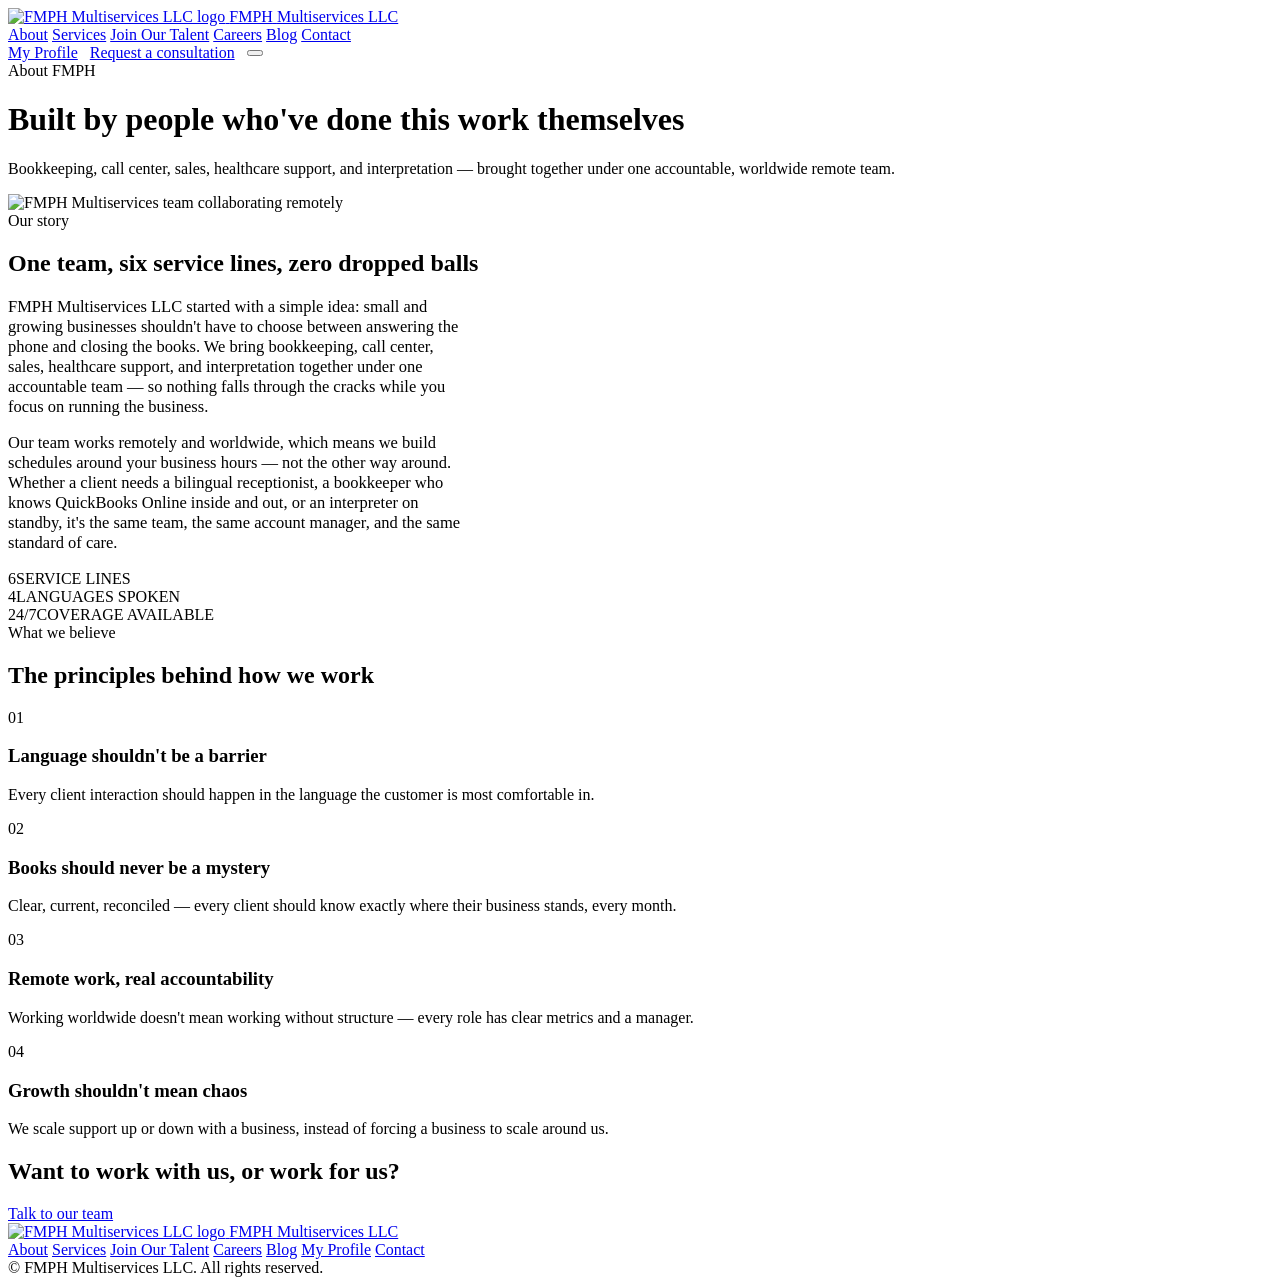
==== about.html @ 92cec3e1 "Add files via upload" ====
<!DOCTYPE html>
<html lang="en">
<head>
<meta charset="UTF-8">
<meta name="viewport" content="width=device-width, initial-scale=1.0">
<title>About Us — FMPH Multiservices LLC</title>
<meta name="description" content="Learn about FMPH Multiservices LLC — a worldwide remote team providing bookkeeping, call center, sales, healthcare support, and interpretation services.">
<link rel="icon" type="image/png" href="assets/logo-icon.png">
<link rel="preconnect" href="https://fonts.googleapis.com">
<link rel="preconnect" href="https://fonts.gstatic.com" crossorigin>
<link href="https://fonts.googleapis.com/css2?family=Fraunces:opsz,wght@9..144,400;9..144,500;9..144,600;9..144,700&family=IBM+Plex+Sans:wght@400;500;600;700&family=IBM+Plex+Mono:wght@400;500&display=swap" rel="stylesheet">
<link rel="stylesheet" href="assets/styles.css">
</head>
<body>

<header>
  <div class="nav">
    <a href="index.html" class="logo">
      <img src="assets/logo-icon.png" alt="FMPH Multiservices LLC logo" class="logo-icon">
      <span class="logo-text">
        <span class="mark">FMPH</span>
        <span class="sub">Multiservices LLC</span>
      </span>
    </a>
    <nav class="links">
      <a href="about.html" class="active">About</a>
      <a href="index.html#services">Services</a>
      <a href="join-our-talent.html">Join Our Talent</a>
      <a href="careers.html">Careers</a>
      <a href="blog.html">Blog</a>
      <a href="contact.html">Contact</a>
    </nav>
    <div style="display:flex; align-items:center; gap:12px;">
      <a href="my-profile.html" class="btn btn-ghost">My Profile</a>
      <a href="contact.html" class="btn btn-primary">Request a consultation</a>
      <button class="navbtn" id="navToggle" aria-label="Toggle menu" aria-expanded="false"><span></span><span></span><span></span></button>
    </div>
  </div>
  <nav class="links" id="mobileNav" style="display:none; flex-direction:column; gap:0; padding:0 32px 20px;">
    <a href="about.html" style="padding:12px 0; border-bottom:1px solid var(--line);">About</a>
    <a href="index.html#services" style="padding:12px 0; border-bottom:1px solid var(--line);">Services</a>
    <a href="join-our-talent.html" style="padding:12px 0; border-bottom:1px solid var(--line);">Join Our Talent</a>
    <a href="careers.html" style="padding:12px 0; border-bottom:1px solid var(--line);">Careers</a>
    <a href="blog.html" style="padding:12px 0; border-bottom:1px solid var(--line);">Blog</a>
    <a href="my-profile.html" style="padding:12px 0; border-bottom:1px solid var(--line);">My Profile</a>
    <a href="contact.html" style="padding:12px 0;">Contact</a>
  </nav>
</header>

<main id="top">

  <div class="page-hero">
    <div class="wrap">
      <span class="eyebrow reveal">About FMPH</span>
      <h1 class="reveal">Built by people who've done this work themselves</h1>
      <p class="reveal">Bookkeeping, call center, sales, healthcare support, and interpretation — brought together under one accountable, worldwide remote team.</p>
    </div>
  </div>

  <section>
    <div class="wrap about-grid">
      <div class="about-photo reveal">
        <img src="https://picsum.photos/seed/fmph-about-team/800/1000" alt="FMPH Multiservices team collaborating remotely">
      </div>
      <div class="reveal">
        <span class="eyebrow">Our story</span>
        <h2>One team, six service lines, zero dropped balls</h2>
        <p style="color:var(--ink-soft); font-size:16.5px; margin-top:16px; max-width:56ch;">FMPH Multiservices LLC started with a simple idea: small and growing businesses shouldn't have to choose between answering the phone and closing the books. We bring bookkeeping, call center, sales, healthcare support, and interpretation together under one accountable team — so nothing falls through the cracks while you focus on running the business.</p>
        <p style="color:var(--ink-soft); font-size:16.5px; margin-top:14px; max-width:56ch;">Our team works remotely and worldwide, which means we build schedules around your business hours — not the other way around. Whether a client needs a bilingual receptionist, a bookkeeper who knows QuickBooks Online inside and out, or an interpreter on standby, it's the same team, the same account manager, and the same standard of care.</p>
        <div class="about-stats">
          <div><span class="stat-num">6</span><span class="stat-label">SERVICE LINES</span></div>
          <div><span class="stat-num">4</span><span class="stat-label">LANGUAGES SPOKEN</span></div>
          <div><span class="stat-num">24/7</span><span class="stat-label">COVERAGE AVAILABLE</span></div>
        </div>
      </div>
    </div>
  </section>

  <section style="padding-top:0;">
    <div class="wrap">
      <div class="section-head reveal">
        <span class="eyebrow">What we believe</span>
        <h2>The principles behind how we work</h2>
      </div>
      <div class="why-grid reveal">
        <div class="why-cell">
          <span class="wnum">01</span>
          <h3>Language shouldn't be a barrier</h3>
          <p>Every client interaction should happen in the language the customer is most comfortable in.</p>
        </div>
        <div class="why-cell">
          <span class="wnum">02</span>
          <h3>Books should never be a mystery</h3>
          <p>Clear, current, reconciled — every client should know exactly where their business stands, every month.</p>
        </div>
        <div class="why-cell">
          <span class="wnum">03</span>
          <h3>Remote work, real accountability</h3>
          <p>Working worldwide doesn't mean working without structure — every role has clear metrics and a manager.</p>
        </div>
        <div class="why-cell">
          <span class="wnum">04</span>
          <h3>Growth shouldn't mean chaos</h3>
          <p>We scale support up or down with a business, instead of forcing a business to scale around us.</p>
        </div>
      </div>
    </div>
  </section>

  <section style="padding-top:0;">
    <div class="wrap">
      <div class="cta-banner reveal">
        <h2>Want to work with us, or work for us?</h2>
        <div style="display:flex; gap:14px; flex-wrap:wrap;">
          <a href="contact.html" class="btn btn-primary">Talk to our team</a>
          <a href="careers.html" class="btn btn-ghost" style="border-color:#fff; color:#fff;">See open roles</a>
        </div>
      </div>
    </div>
  </section>

</main>

<footer>
  <div class="wrap">
    <div class="foot-grid">
      <a href="index.html" class="logo">
        <img src="assets/logo-icon.png" alt="FMPH Multiservices LLC logo" class="logo-icon">
        <span class="logo-text">
          <span class="mark">FMPH</span>
          <span class="sub">Multiservices LLC</span>
        </span>
      </a>
      <div class="foot-links">
        <a href="about.html">About</a>
        <a href="index.html#services">Services</a>
        <a href="join-our-talent.html">Join Our Talent</a>
        <a href="careers.html">Careers</a>
        <a href="blog.html">Blog</a>
        <a href="my-profile.html">My Profile</a>
        <a href="contact.html">Contact</a>
      </div>
    </div>
    <div class="foot-bottom">© <span id="year"></span> FMPH Multiservices LLC. All rights reserved.</div>
  </div>
</footer>

<script src="assets/nav.js"></script>

</body>
</html>
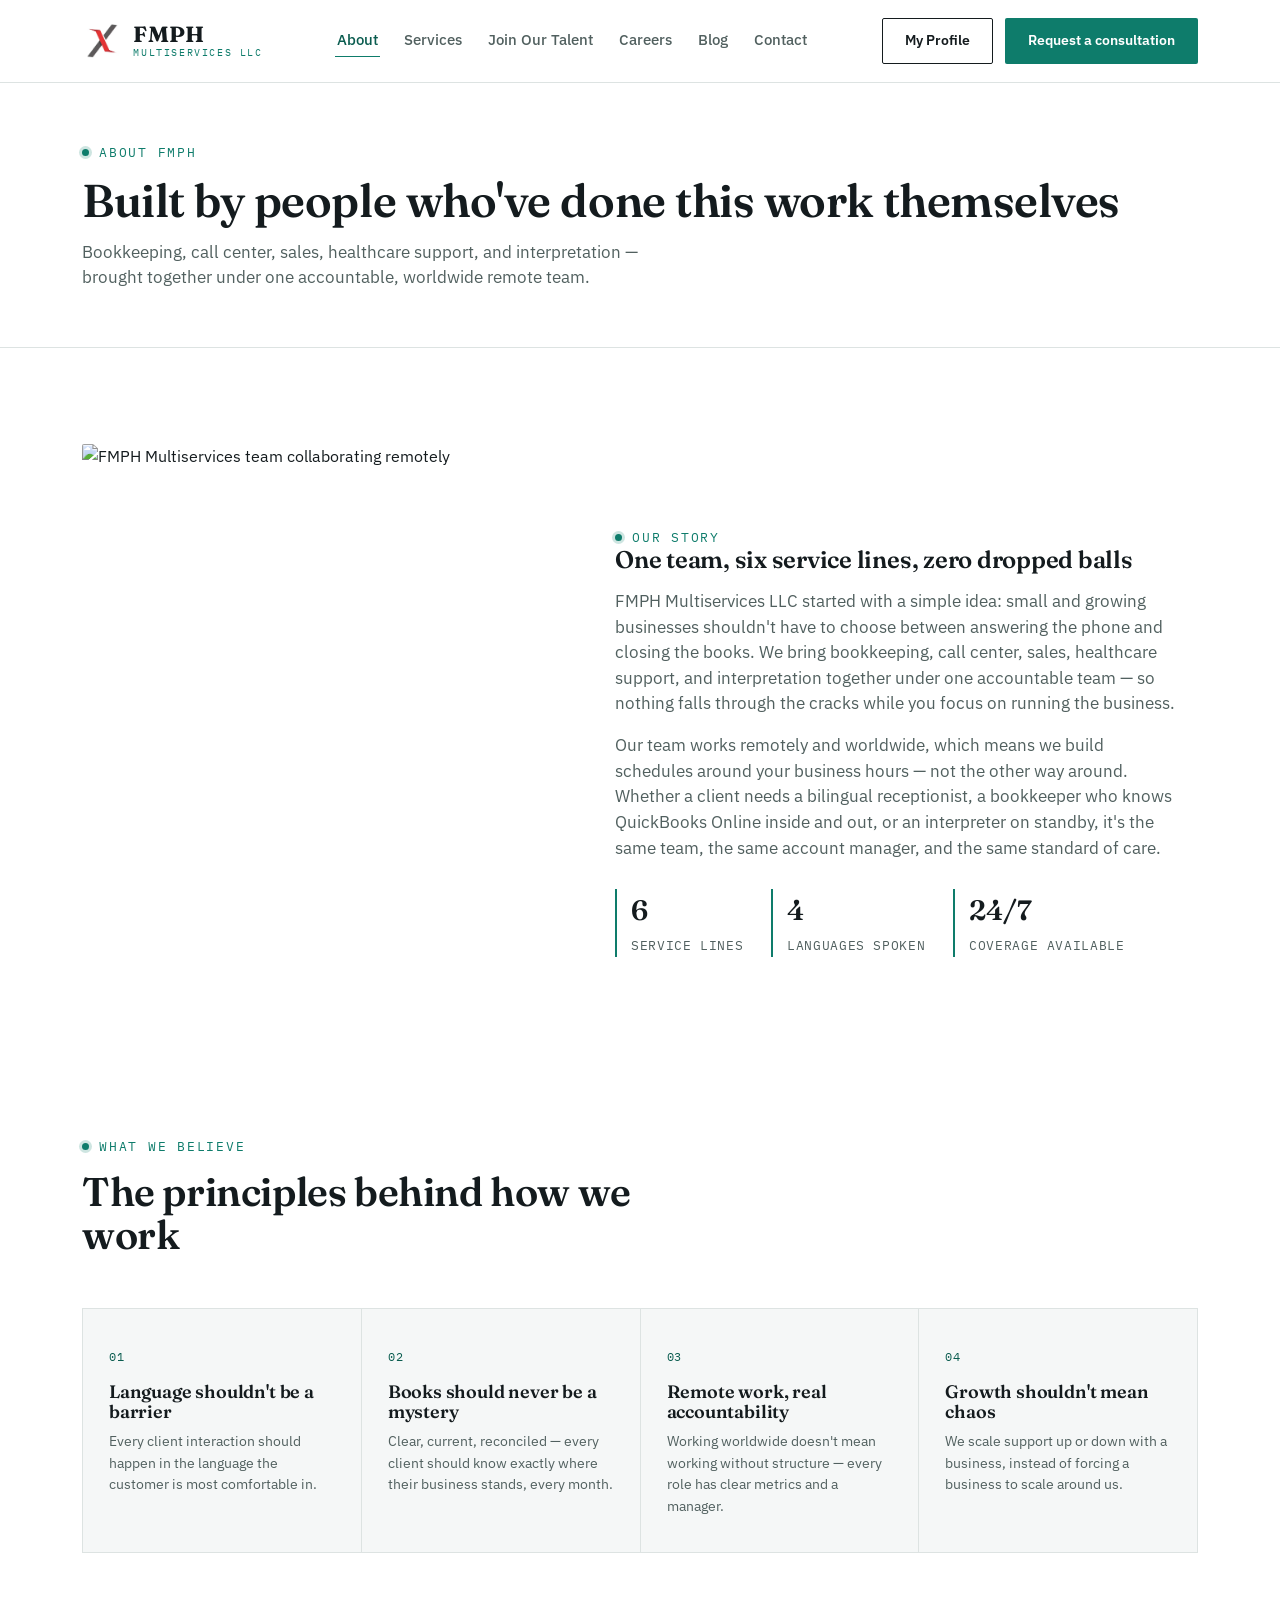
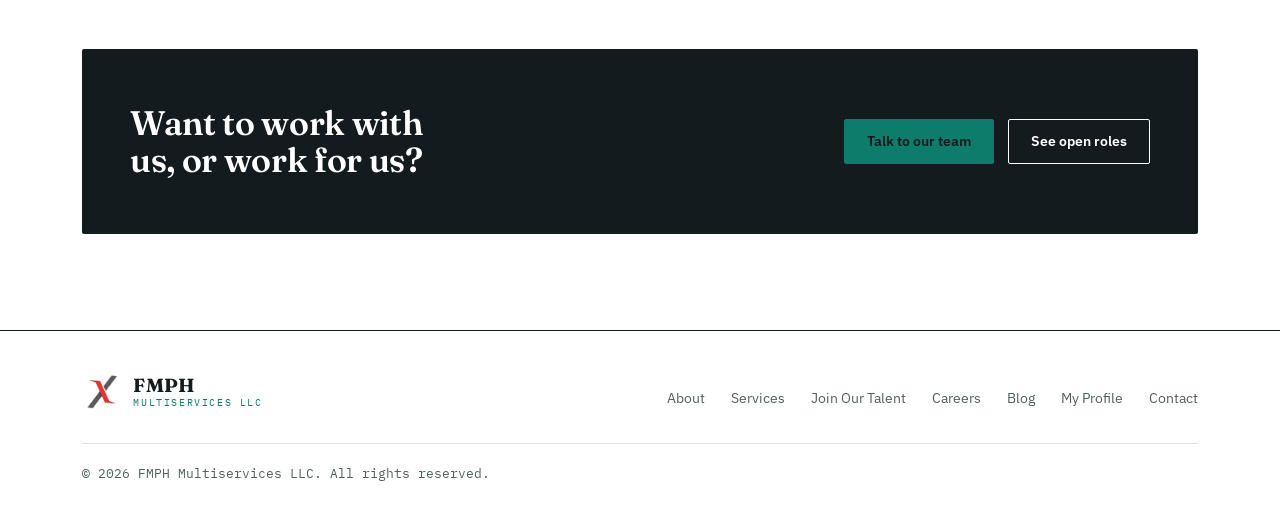
==== commit cf05247f: "Add files via upload" ====
--- a/about.html
+++ b/about.html
@@ -5,18 +5,18 @@
 <meta name="viewport" content="width=device-width, initial-scale=1.0">
 <title>About Us — FMPH Multiservices LLC</title>
 <meta name="description" content="Learn about FMPH Multiservices LLC — a worldwide remote team providing bookkeeping, call center, sales, healthcare support, and interpretation services.">
-<link rel="icon" type="image/png" href="assets/logo-icon.png">
+<link rel="icon" type="image/png" href="logo-icon.png">
 <link rel="preconnect" href="https://fonts.googleapis.com">
 <link rel="preconnect" href="https://fonts.gstatic.com" crossorigin>
 <link href="https://fonts.googleapis.com/css2?family=Fraunces:opsz,wght@9..144,400;9..144,500;9..144,600;9..144,700&family=IBM+Plex+Sans:wght@400;500;600;700&family=IBM+Plex+Mono:wght@400;500&display=swap" rel="stylesheet">
-<link rel="stylesheet" href="assets/styles.css">
+<link rel="stylesheet" href="styles.css">
 </head>
 <body>
 
 <header>
   <div class="nav">
     <a href="index.html" class="logo">
-      <img src="assets/logo-icon.png" alt="FMPH Multiservices LLC logo" class="logo-icon">
+      <img src="logo-icon.png" alt="FMPH Multiservices LLC logo" class="logo-icon">
       <span class="logo-text">
         <span class="mark">FMPH</span>
         <span class="sub">Multiservices LLC</span>
@@ -125,7 +125,7 @@
   <div class="wrap">
     <div class="foot-grid">
       <a href="index.html" class="logo">
-        <img src="assets/logo-icon.png" alt="FMPH Multiservices LLC logo" class="logo-icon">
+        <img src="logo-icon.png" alt="FMPH Multiservices LLC logo" class="logo-icon">
         <span class="logo-text">
           <span class="mark">FMPH</span>
           <span class="sub">Multiservices LLC</span>
@@ -145,7 +145,7 @@
   </div>
 </footer>
 
-<script src="assets/nav.js"></script>
+<script src="nav.js"></script>
 
 </body>
 </html>
--- a/styles.css
+++ b/styles.css
@@ -0,0 +1,375 @@
+:root{
+    --ink:#141B1E;
+    --ink-soft:#51605F;
+    --paper:#FFFFFF;
+    --paper-raised:#F5F7F7;
+    --line:#DDE3E2;
+    --ledger:#0E7C6B;
+    --ledger-deep:#0A5C4F;
+    --amber:#D9673F;
+    --white:#FFFFFF;
+    --radius:2px;
+    --maxw:1180px;
+  }
+  *{box-sizing:border-box;}
+  html{scroll-behavior:smooth;}
+  body{
+    margin:0;
+    background:var(--paper);
+    color:var(--ink);
+    font-family:'IBM Plex Sans', sans-serif;
+    font-size:16px;
+    line-height:1.55;
+    -webkit-font-smoothing:antialiased;
+  }
+  h1,h2,h3{
+    font-family:'Fraunces', serif;
+    color:var(--ink);
+    margin:0;
+    line-height:1.08;
+    font-weight:600;
+    letter-spacing:-0.01em;
+  }
+  a{color:inherit;}
+  .wrap{max-width:var(--maxw); margin:0 auto; padding:0 32px;}
+  .mono{font-family:'IBM Plex Mono', monospace;}
+  .eyebrow{
+    font-family:'IBM Plex Mono', monospace;
+    font-size:12.5px;
+    letter-spacing:.14em;
+    text-transform:uppercase;
+    color:var(--ledger);
+    display:flex;
+    align-items:center;
+    gap:10px;
+  }
+  .eyebrow::before{
+    content:"";
+    width:7px;height:7px;border-radius:50%;
+    background:var(--ledger);
+    box-shadow:0 0 0 3px rgba(14,124,107,.2);
+    flex:none;
+  }
+  ::selection{background:var(--ink); color:var(--paper-raised);}
+  a:focus-visible, button:focus-visible, input:focus-visible, textarea:focus-visible, select:focus-visible{
+    outline:2px solid var(--ledger);
+    outline-offset:3px;
+  }
+
+  /* ---------- HEADER ---------- */
+  header{
+    position:sticky; top:0; z-index:100;
+    background:rgba(255,255,255,.92);
+    backdrop-filter:blur(8px);
+    border-bottom:1px solid var(--line);
+  }
+  .nav{
+    display:flex; align-items:center; justify-content:space-between;
+    padding:18px 32px;
+    max-width:var(--maxw); margin:0 auto;
+  }
+  .logo{
+    display:flex; flex-direction:row; align-items:center; gap:10px; text-decoration:none;
+  }
+  .logo-icon{height:34px; width:auto; display:block; flex:none;}
+  .logo-text{display:flex; flex-direction:column; line-height:1; gap:3px;}
+  .logo .mark{font-family:'Fraunces', serif; font-weight:700; font-size:22px; letter-spacing:.01em; color:var(--ink);}
+  .logo .sub{font-family:'IBM Plex Mono', monospace; font-size:10px; letter-spacing:.16em; text-transform:uppercase; color:var(--ledger);}
+  nav.links{display:flex; gap:22px; align-items:center;}
+  nav.links a{
+    text-decoration:none; font-size:14.5px; font-weight:500; color:var(--ink-soft);
+    padding:4px 2px; border-bottom:1px solid transparent; transition:.2s;
+  }
+  nav.links a:hover{color:var(--ledger-deep); border-bottom-color:var(--ledger);}
+  .btn{
+    font-family:'IBM Plex Sans', sans-serif;
+    font-weight:600; font-size:14px;
+    padding:11px 22px;
+    border-radius:var(--radius);
+    text-decoration:none;
+    display:inline-flex; align-items:center; gap:8px;
+    cursor:pointer; border:1px solid transparent;
+    transition:.2s;
+  }
+  .btn-primary{background:var(--ledger); color:var(--white);}
+  .btn-primary:hover{background:var(--ledger-deep);}
+  .btn-ghost{border-color:var(--ink); color:var(--ink); background:transparent;}
+  .btn-ghost:hover{background:var(--ink); color:var(--paper);}
+  .navbtn{display:none; background:none; border:none; cursor:pointer; padding:6px;}
+  .navbtn span{display:block; width:22px; height:2px; background:var(--ink); margin:5px 0;}
+
+  /* ---------- HERO ---------- */
+  .hero{padding:88px 0 64px; overflow:hidden;}
+  .hero-grid{
+    display:grid; grid-template-columns:1.15fr .85fr; gap:56px; align-items:center;
+  }
+  .hero h1{font-size:clamp(34px,4.6vw,58px); margin:18px 0 22px;}
+  .hero h1 em{font-style:italic; color:var(--ledger);}
+  .hero p.lead{font-size:18px; color:var(--ink-soft); max-width:46ch; margin-bottom:32px;}
+  .hero-ctas{display:flex; gap:14px; flex-wrap:wrap;}
+
+  .ledger-card{
+    background:var(--paper-raised);
+    border:1px solid var(--line);
+    border-radius:var(--radius);
+    box-shadow:0 22px 50px -22px rgba(20,27,30,.28);
+  }
+  .ledger-card .lc-head{
+    display:flex; justify-content:space-between; align-items:center;
+    padding:14px 18px; border-bottom:1px solid var(--line);
+    font-family:'IBM Plex Mono', monospace; font-size:11.5px; letter-spacing:.08em;
+    text-transform:uppercase; color:var(--ink-soft);
+  }
+  .lc-head .dots{display:flex; gap:6px;}
+  .lc-head .dots span{width:7px; height:7px; border-radius:50%; background:var(--line);}
+  #ticker{list-style:none; margin:0; padding:10px 0; min-height:268px;}
+  #ticker li{
+    display:grid; grid-template-columns:64px 1fr auto; gap:12px; align-items:baseline;
+    padding:11px 18px; font-family:'IBM Plex Mono', monospace; font-size:12.5px;
+    opacity:0; transform:translateY(6px);
+    animation:rowIn .5s ease forwards;
+    border-bottom:1px dashed var(--line);
+  }
+  #ticker li:last-child{border-bottom:none;}
+  #ticker li .t-time{color:var(--ink-soft);}
+  #ticker li .t-desc{color:var(--ink); font-family:'IBM Plex Sans', sans-serif; font-size:13.5px;}
+  #ticker li .t-tag{
+    font-size:10px; letter-spacing:.08em; padding:3px 7px; border-radius:20px;
+    background:rgba(14,124,107,.14); color:var(--ledger-deep); white-space:nowrap; height:fit-content;
+  }
+  @keyframes rowIn{to{opacity:1; transform:translateY(0);}}
+
+  .marquee-strip{
+    border-top:1px solid var(--line); border-bottom:1px solid var(--line);
+    background:var(--ink); color:var(--paper); overflow:hidden; padding:13px 0;
+  }
+  .marquee-strip .track{display:flex; width:max-content; animation:scroll 32s linear infinite;}
+  .marquee-strip .track span{
+    font-family:'IBM Plex Mono', monospace; font-size:12.5px; letter-spacing:.05em;
+    padding:0 28px; white-space:nowrap; color:#BFEAE1; display:flex; align-items:center; gap:10px;
+  }
+  .marquee-strip .track span::before{content:"•"; color:var(--ledger);}
+  @keyframes scroll{from{transform:translateX(0);} to{transform:translateX(-50%);}}
+
+  /* ---------- SECTION SHARED ---------- */
+  section{padding:96px 0;}
+  .section-head{max-width:640px; margin-bottom:52px;}
+  .section-head h2{font-size:clamp(28px,3.4vw,40px); margin-top:14px;}
+  .section-head p{color:var(--ink-soft); font-size:16.5px; margin-top:14px;}
+
+  /* ---------- SERVICES LEDGER ---------- */
+  .ledger{border-top:1px solid var(--ink);}
+  .ledger-row{
+    border-bottom:1px solid var(--line);
+    padding:30px 0;
+    display:grid; grid-template-columns:110px 1fr; gap:28px;
+    cursor:pointer;
+  }
+  .ledger-row .code{
+    font-family:'IBM Plex Mono', monospace; font-size:13px; color:var(--ledger);
+    padding-top:6px; letter-spacing:.04em;
+  }
+  .ledger-row .row-main{display:grid; grid-template-columns:1fr auto; gap:24px; align-items:start;}
+  .ledger-row h3{font-size:24px; font-weight:600;}
+  .ledger-row .row-sub{color:var(--ink-soft); margin-top:8px; max-width:56ch; font-size:15px;}
+  .ledger-row .chev{
+    font-family:'IBM Plex Mono', monospace; font-size:20px; color:var(--ink-soft);
+    transition:transform .3s; padding-top:2px;
+  }
+  .ledger-row.open .chev{transform:rotate(45deg); color:var(--ledger);}
+  .row-detail{
+    max-height:0; overflow:hidden; transition:max-height .35s ease;
+    grid-column:1/-1;
+  }
+  .ledger-row.open .row-detail{max-height:220px;}
+  .row-detail-inner{
+    display:flex; flex-wrap:wrap; gap:10px 28px; padding-top:20px; margin-left:0;
+  }
+  .row-detail-inner div{
+    font-size:14px; color:var(--ink); display:flex; gap:8px; align-items:baseline;
+  }
+  .row-detail-inner div::before{content:"—"; color:var(--amber); font-weight:600;}
+
+  /* ---------- HOW IT WORKS ---------- */
+  .steps{display:grid; grid-template-columns:repeat(3,1fr); gap:0; border-top:1px solid var(--ink); border-bottom:1px solid var(--ink);}
+  .step{padding:36px 30px; border-right:1px solid var(--line);}
+  .step:last-child{border-right:none;}
+  .step .num{font-family:'IBM Plex Mono', monospace; color:var(--ledger); font-size:13px; letter-spacing:.08em;}
+  .step h3{font-size:21px; margin:16px 0 10px;}
+  .step p{color:var(--ink-soft); font-size:14.5px; margin:0;}
+
+  /* ---------- INDUSTRIES ---------- */
+  .chips{display:flex; flex-wrap:wrap; gap:12px;}
+  .chip{
+    border:1px solid var(--ink); border-radius:30px; padding:10px 20px;
+    font-size:14px; font-weight:500; background:var(--paper-raised);
+  }
+
+  /* ---------- WHY GRID ---------- */
+  .why-grid{display:grid; grid-template-columns:repeat(4,1fr); gap:1px; background:var(--line); border:1px solid var(--line);}
+  .why-cell{background:var(--paper-raised); padding:34px 26px;}
+  .why-cell .wnum{font-family:'IBM Plex Mono', monospace; font-size:12px; color:var(--ledger-deep); letter-spacing:.08em;}
+  .why-cell h3{font-size:18px; margin:14px 0 10px;}
+  .why-cell p{font-size:14px; color:var(--ink-soft); margin:0;}
+
+  /* ---------- CTA BANNER ---------- */
+  .cta-banner{
+    background:var(--ink); color:var(--paper);
+    border-radius:var(--radius);
+    padding:56px 48px;
+    display:flex; justify-content:space-between; align-items:center; gap:32px; flex-wrap:wrap;
+  }
+  .cta-banner h2{color:var(--white); font-size:clamp(24px,3vw,34px); max-width:14ch;}
+  .cta-banner .btn-primary{background:var(--ledger); color:var(--ink); border-color:var(--ledger);}
+  .cta-banner .btn-primary:hover{background:var(--ledger-deep); color:var(--white);}
+
+  /* ---------- CONTACT ---------- */
+  .contact-grid{display:grid; grid-template-columns:1fr .8fr; gap:56px;}
+  form{display:grid; gap:16px;}
+  .field{display:grid; gap:6px;}
+  .field label{font-size:13px; font-family:'IBM Plex Mono', monospace; letter-spacing:.04em; color:var(--ink-soft);}
+  .field input, .field select, .field textarea{
+    font-family:'IBM Plex Sans', sans-serif; font-size:15px;
+    border:1px solid var(--line); background:var(--paper-raised);
+    padding:12px 14px; border-radius:var(--radius); color:var(--ink);
+  }
+  .field textarea{resize:vertical; min-height:110px;}
+  .row2{display:grid; grid-template-columns:1fr 1fr; gap:16px;}
+  form .btn-primary{justify-self:start; margin-top:6px; border:none;}
+
+  .info-card{background:var(--ink); color:var(--paper); padding:36px; border-radius:var(--radius);}
+  .info-card .eyebrow{color:#6FE0C7;}
+  .info-card .eyebrow::before{background:var(--ledger); box-shadow:0 0 0 3px rgba(14,124,107,.3);}
+  .info-card h3{color:var(--white); font-size:22px; margin:14px 0 22px;}
+  .info-line{display:flex; justify-content:space-between; padding:14px 0; border-bottom:1px solid rgba(255,255,255,.14); font-size:14.5px;}
+  .info-line span:first-child{color:#8FD9C9; font-family:'IBM Plex Mono', monospace; font-size:12px; letter-spacing:.06em;}
+  .info-line span:last-child{text-align:right;}
+
+  /* ---------- FOOTER ---------- */
+  footer{border-top:1px solid var(--ink); padding:44px 0 30px;}
+  .foot-grid{display:flex; justify-content:space-between; align-items:flex-end; flex-wrap:wrap; gap:24px;}
+  footer .logo .mark{font-size:19px;}
+  .foot-links{display:flex; gap:26px; flex-wrap:wrap;}
+  .foot-links a{font-size:13.5px; text-decoration:none; color:var(--ink-soft);}
+  .foot-bottom{margin-top:34px; padding-top:20px; border-top:1px solid var(--line); font-size:12.5px; color:var(--ink-soft); font-family:'IBM Plex Mono', monospace;}
+
+  .reveal{opacity:0; transform:translateY(18px); transition:opacity .6s ease, transform .6s ease;}
+  .reveal.in{opacity:1; transform:translateY(0);}
+
+  /* ---------- ABOUT ---------- */
+  .about-grid{display:grid; grid-template-columns:.9fr 1.1fr; gap:56px; align-items:center;}
+  .about-photo img{width:100%; height:100%; object-fit:cover; border-radius:var(--radius); display:block; aspect-ratio:4/5;}
+  .about-stats{display:flex; gap:28px; margin-top:28px; flex-wrap:wrap;}
+  .about-stats div{border-left:2px solid var(--ledger); padding-left:14px;}
+  .about-stats .stat-num{font-family:'Fraunces',serif; font-size:28px; font-weight:600; color:var(--ink); display:block;}
+  .about-stats .stat-label{font-size:12.5px; color:var(--ink-soft); font-family:'IBM Plex Mono',monospace; letter-spacing:.05em;}
+
+  /* ---------- WORLDWIDE BANNER ---------- */
+  .worldwide-banner{
+    position:relative; border-radius:var(--radius); overflow:hidden; min-height:280px;
+    display:flex; align-items:center; margin-bottom:52px;
+  }
+  .worldwide-banner img{position:absolute; inset:0; width:100%; height:100%; object-fit:cover;}
+  .worldwide-banner::after{content:""; position:absolute; inset:0; background:linear-gradient(100deg, rgba(20,27,30,.88) 0%, rgba(20,27,30,.55) 55%, rgba(20,27,30,.22) 100%);}
+  .worldwide-content{position:relative; z-index:1; padding:44px 48px; color:#fff; max-width:560px;}
+  .worldwide-content .eyebrow{color:#8FEFDB;}
+  .worldwide-content .eyebrow::before{background:#8FEFDB; box-shadow:0 0 0 3px rgba(143,239,219,.25);}
+  .worldwide-content h3{color:#fff; font-size:clamp(22px,2.6vw,30px); margin:14px 0 12px;}
+  .worldwide-content p{color:#DCEAE7; font-size:15px; margin:0;}
+
+  /* ---------- TALENT CATEGORIES ---------- */
+  .talent-grid{display:grid; grid-template-columns:repeat(3,1fr); gap:22px;}
+  .talent-card{
+    position:relative; border-radius:var(--radius); overflow:hidden; cursor:pointer;
+    aspect-ratio:4/3; border:1px solid var(--line); transition:transform .25s, outline-color .2s;
+  }
+  .talent-card:hover{transform:translateY(-4px);}
+  .talent-card img{width:100%; height:100%; object-fit:cover; display:block;}
+  .talent-card::after{content:""; position:absolute; inset:0; background:linear-gradient(180deg, rgba(20,27,30,0) 35%, rgba(20,27,30,.85) 100%);}
+  .talent-card .talent-info{position:absolute; left:0; right:0; bottom:0; z-index:1; padding:18px; color:#fff;}
+  .talent-card .talent-code{font-family:'IBM Plex Mono',monospace; font-size:11px; letter-spacing:.08em; color:#8FEFDB;}
+  .talent-card h3{color:#fff; font-size:19px; margin:6px 0 4px;}
+  .talent-card .talent-count{font-size:12.5px; color:#DCEAE7;}
+  .talent-card.active{outline:2px solid var(--ledger); outline-offset:2px;}
+
+  /* ---------- CAREERS ---------- */
+  .career-toolbar{display:flex; align-items:center; justify-content:space-between; flex-wrap:wrap; gap:14px; margin-bottom:32px;}
+  .career-filter-label{font-family:'IBM Plex Mono',monospace; font-size:12.5px; color:var(--ink-soft); display:flex; align-items:center; gap:10px;}
+  .career-filter-label button{
+    font-family:'IBM Plex Mono',monospace; font-size:11.5px; color:var(--ledger); background:none; border:1px solid var(--ledger);
+    padding:4px 10px; border-radius:20px; cursor:pointer;
+  }
+  .badge-worldwide{
+    display:inline-flex; align-items:center; gap:6px; font-size:12px; font-family:'IBM Plex Mono',monospace;
+    border:1px solid var(--line); background:var(--paper-raised); padding:5px 11px; border-radius:20px; color:var(--ink-soft);
+  }
+  .career-grid{display:grid; grid-template-columns:repeat(3,1fr); gap:24px;}
+  .job-card{border:1px solid var(--line); border-radius:var(--radius); overflow:hidden; display:flex; flex-direction:column; background:var(--paper-raised);}
+  .job-card img{width:100%; aspect-ratio:16/10; object-fit:cover; display:block;}
+  .job-card .job-body{padding:20px; display:flex; flex-direction:column; gap:10px; flex:1;}
+  .job-card .job-dept{font-family:'IBM Plex Mono',monospace; font-size:11px; letter-spacing:.06em; color:var(--ledger-deep); text-transform:uppercase;}
+  .job-card h3{font-size:19px;}
+  .job-card .job-meta{display:flex; gap:8px; flex-wrap:wrap;}
+  .job-card p.job-blurb{font-size:13.5px; color:var(--ink-soft); margin:0; flex:1;}
+  .job-card .btn{margin-top:6px; align-self:flex-start; padding:9px 18px; font-size:13px;}
+  .career-empty{display:none; padding:40px; text-align:center; color:var(--ink-soft); border:1px dashed var(--line); border-radius:var(--radius);}
+
+  /* ---------- BLOG ---------- */
+  .blog-grid{display:grid; grid-template-columns:repeat(3,1fr); gap:24px;}
+  .blog-card{display:flex; flex-direction:column; gap:14px;}
+  .blog-card img{width:100%; aspect-ratio:4/3; object-fit:cover; border-radius:var(--radius); display:block;}
+  .blog-card .blog-tag{font-family:'IBM Plex Mono',monospace; font-size:11px; letter-spacing:.06em; color:var(--ledger-deep); text-transform:uppercase;}
+  .blog-card h3{font-size:19px;}
+  .blog-card p{font-size:14px; color:var(--ink-soft); margin:0;}
+  .blog-card .blog-meta{font-family:'IBM Plex Mono',monospace; font-size:11.5px; color:var(--ink-soft); display:flex; justify-content:space-between; align-items:center;}
+  .blog-card .blog-meta a{color:var(--ledger); text-decoration:none; font-weight:600;}
+
+  /* ---------- MY PROFILE ---------- */
+  .profile-grid{display:grid; grid-template-columns:.9fr 1.1fr; gap:56px; align-items:center;}
+  .profile-photo img{width:100%; height:100%; object-fit:cover; border-radius:var(--radius); display:block; aspect-ratio:4/5;}
+  .profile-tabs{display:flex; gap:4px; margin-bottom:24px; border:1px solid var(--line); border-radius:var(--radius); padding:4px; width:fit-content;}
+  .profile-tab{
+    font-family:'IBM Plex Sans',sans-serif; font-size:13.5px; font-weight:600; padding:9px 18px;
+    border:none; background:transparent; color:var(--ink-soft); cursor:pointer; border-radius:var(--radius); transition:.2s;
+  }
+  .profile-tab.active{background:var(--ink); color:var(--paper);}
+  .profile-form{display:none;}
+  .profile-form.active{display:grid;}
+  .profile-note{font-size:12.5px; color:var(--ink-soft); margin-top:4px;}
+
+  @media (max-width:900px){
+    .hero-grid{grid-template-columns:1fr;}
+    nav.links{display:none;}
+    .navbtn{display:block;}
+    .steps{grid-template-columns:1fr;}
+    .step{border-right:none; border-bottom:1px solid var(--line);}
+    .why-grid{grid-template-columns:1fr 1fr;}
+    .contact-grid{grid-template-columns:1fr;}
+    .row2{grid-template-columns:1fr;}
+    .ledger-row{grid-template-columns:1fr;}
+    .ledger-row .code{padding-top:0;}
+    .about-grid{grid-template-columns:1fr;}
+    .talent-grid{grid-template-columns:1fr 1fr;}
+    .career-grid{grid-template-columns:1fr 1fr;}
+    .blog-grid{grid-template-columns:1fr 1fr;}
+    .profile-grid{grid-template-columns:1fr;}
+  }
+  @media (max-width:560px){
+    .wrap{padding:0 20px;}
+    .why-grid{grid-template-columns:1fr;}
+    .cta-banner{padding:38px 26px;}
+    .talent-grid{grid-template-columns:1fr;}
+    .career-grid{grid-template-columns:1fr;}
+    .blog-grid{grid-template-columns:1fr;}
+    .worldwide-content{padding:30px 24px;}
+  }
+  @media (prefers-reduced-motion: reduce){
+    *{animation-duration:.01ms !important; animation-iteration-count:1 !important; transition-duration:.01ms !important;}
+    html{scroll-behavior:auto;}
+  }
+
+  /* ---------- PAGE HERO (interior pages) ---------- */
+  .page-hero{padding:60px 0 40px; border-bottom:1px solid var(--line);}
+  .page-hero h1{font-size:clamp(30px,4vw,46px); margin-top:14px;}
+  .page-hero p{color:var(--ink-soft); font-size:16.5px; margin-top:14px; max-width:56ch;}
+  nav.links a.active{color:var(--ledger-deep); border-bottom-color:var(--ledger);}
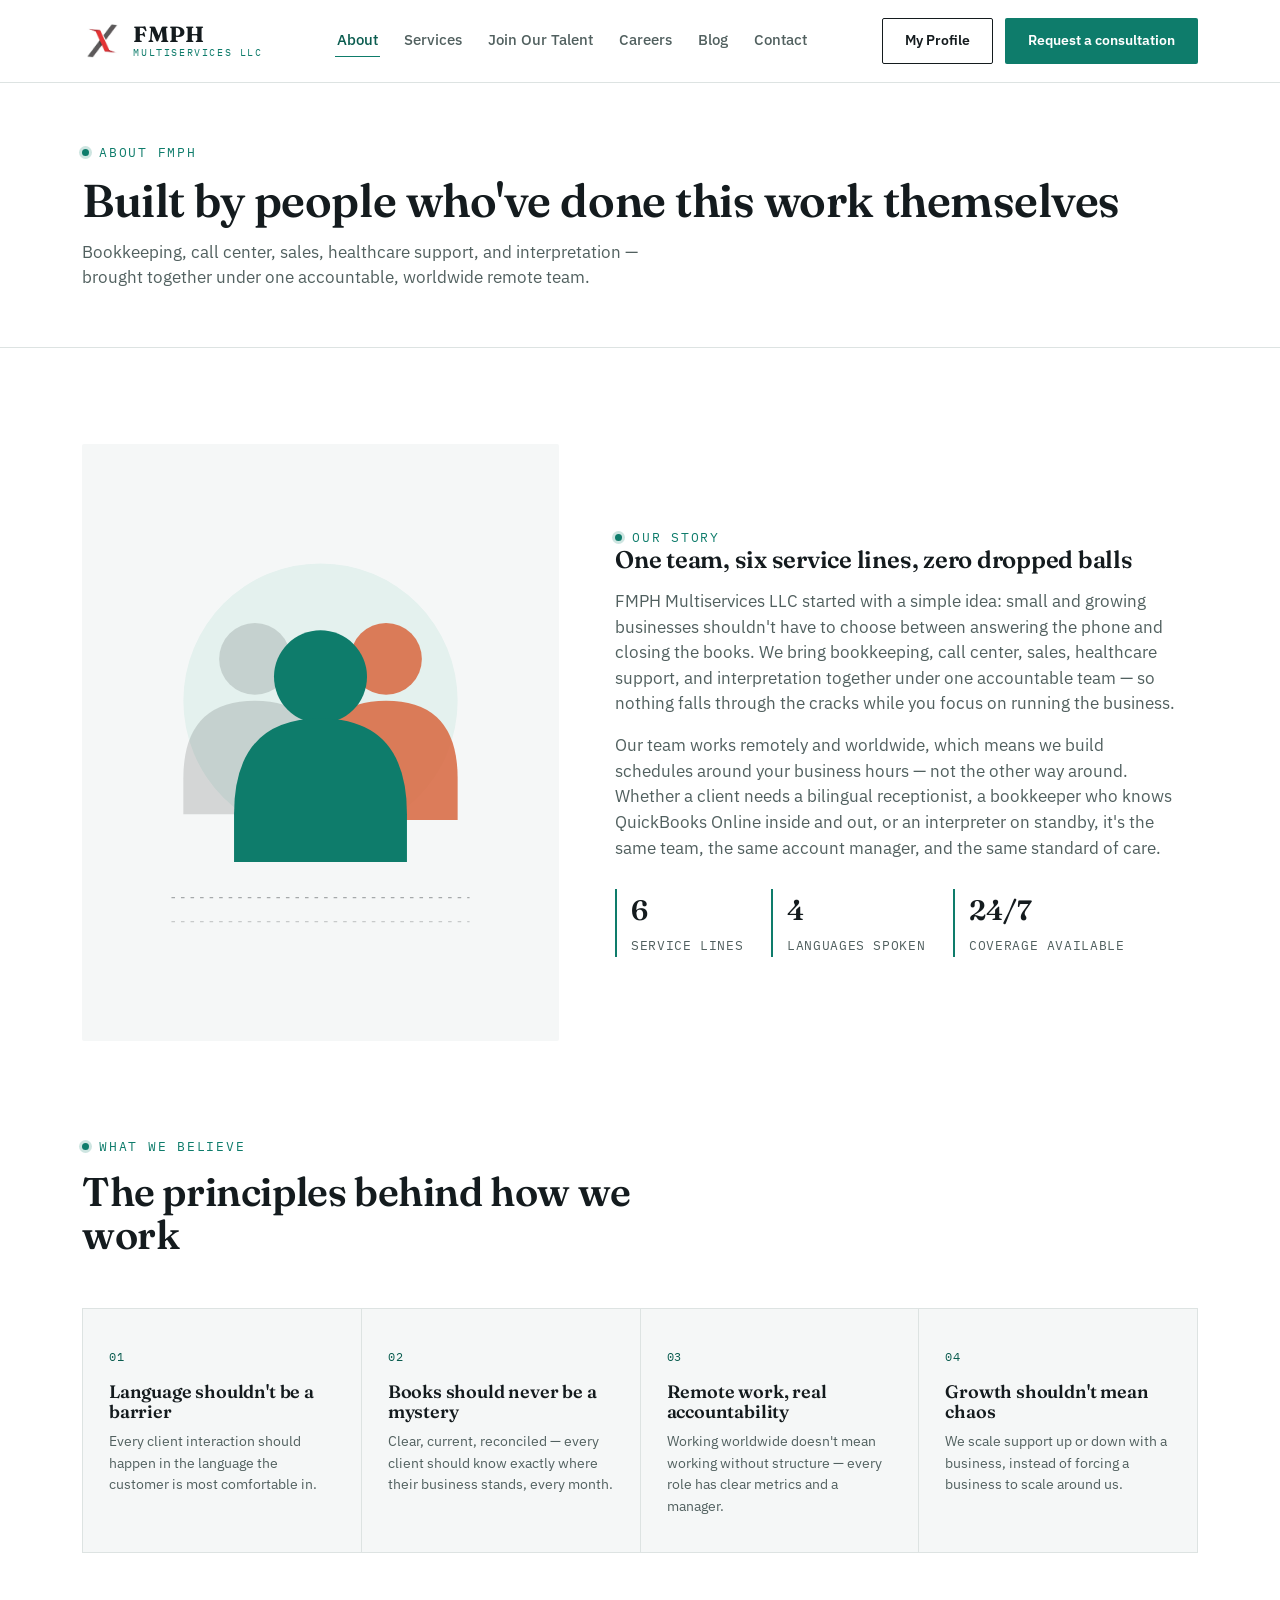
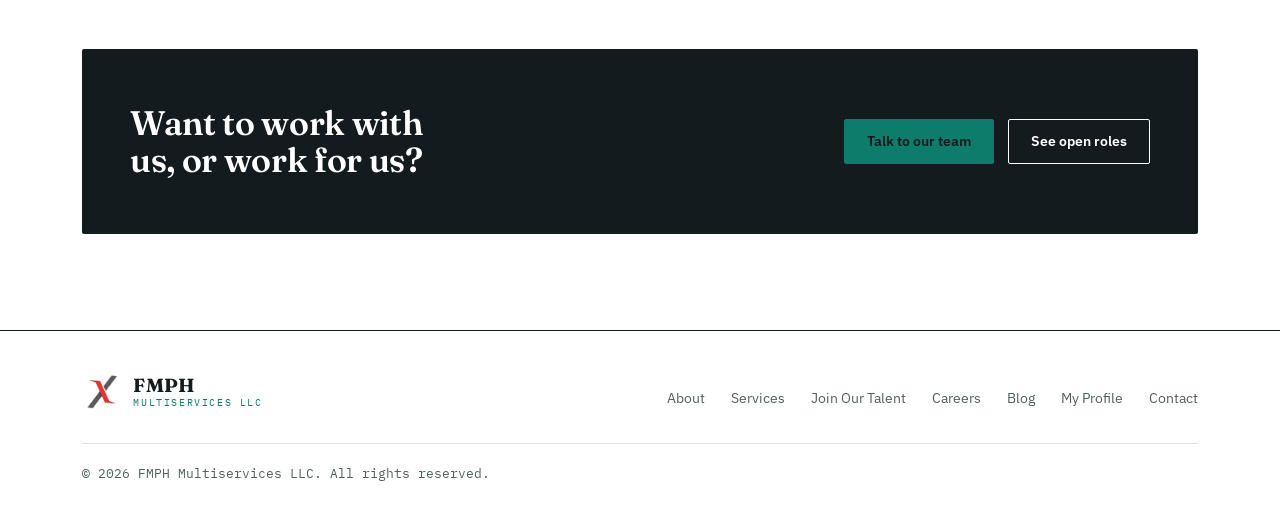
==== commit d802a284: "Add files via upload" ====
--- a/about.html
+++ b/about.html
@@ -60,7 +60,7 @@
   <section>
     <div class="wrap about-grid">
       <div class="about-photo reveal">
-        <img src="https://picsum.photos/seed/fmph-about-team/800/1000" alt="FMPH Multiservices team collaborating remotely">
+        <img src="about-team.svg" alt="FMPH Multiservices team collaborating remotely">
       </div>
       <div class="reveal">
         <span class="eyebrow">Our story</span>
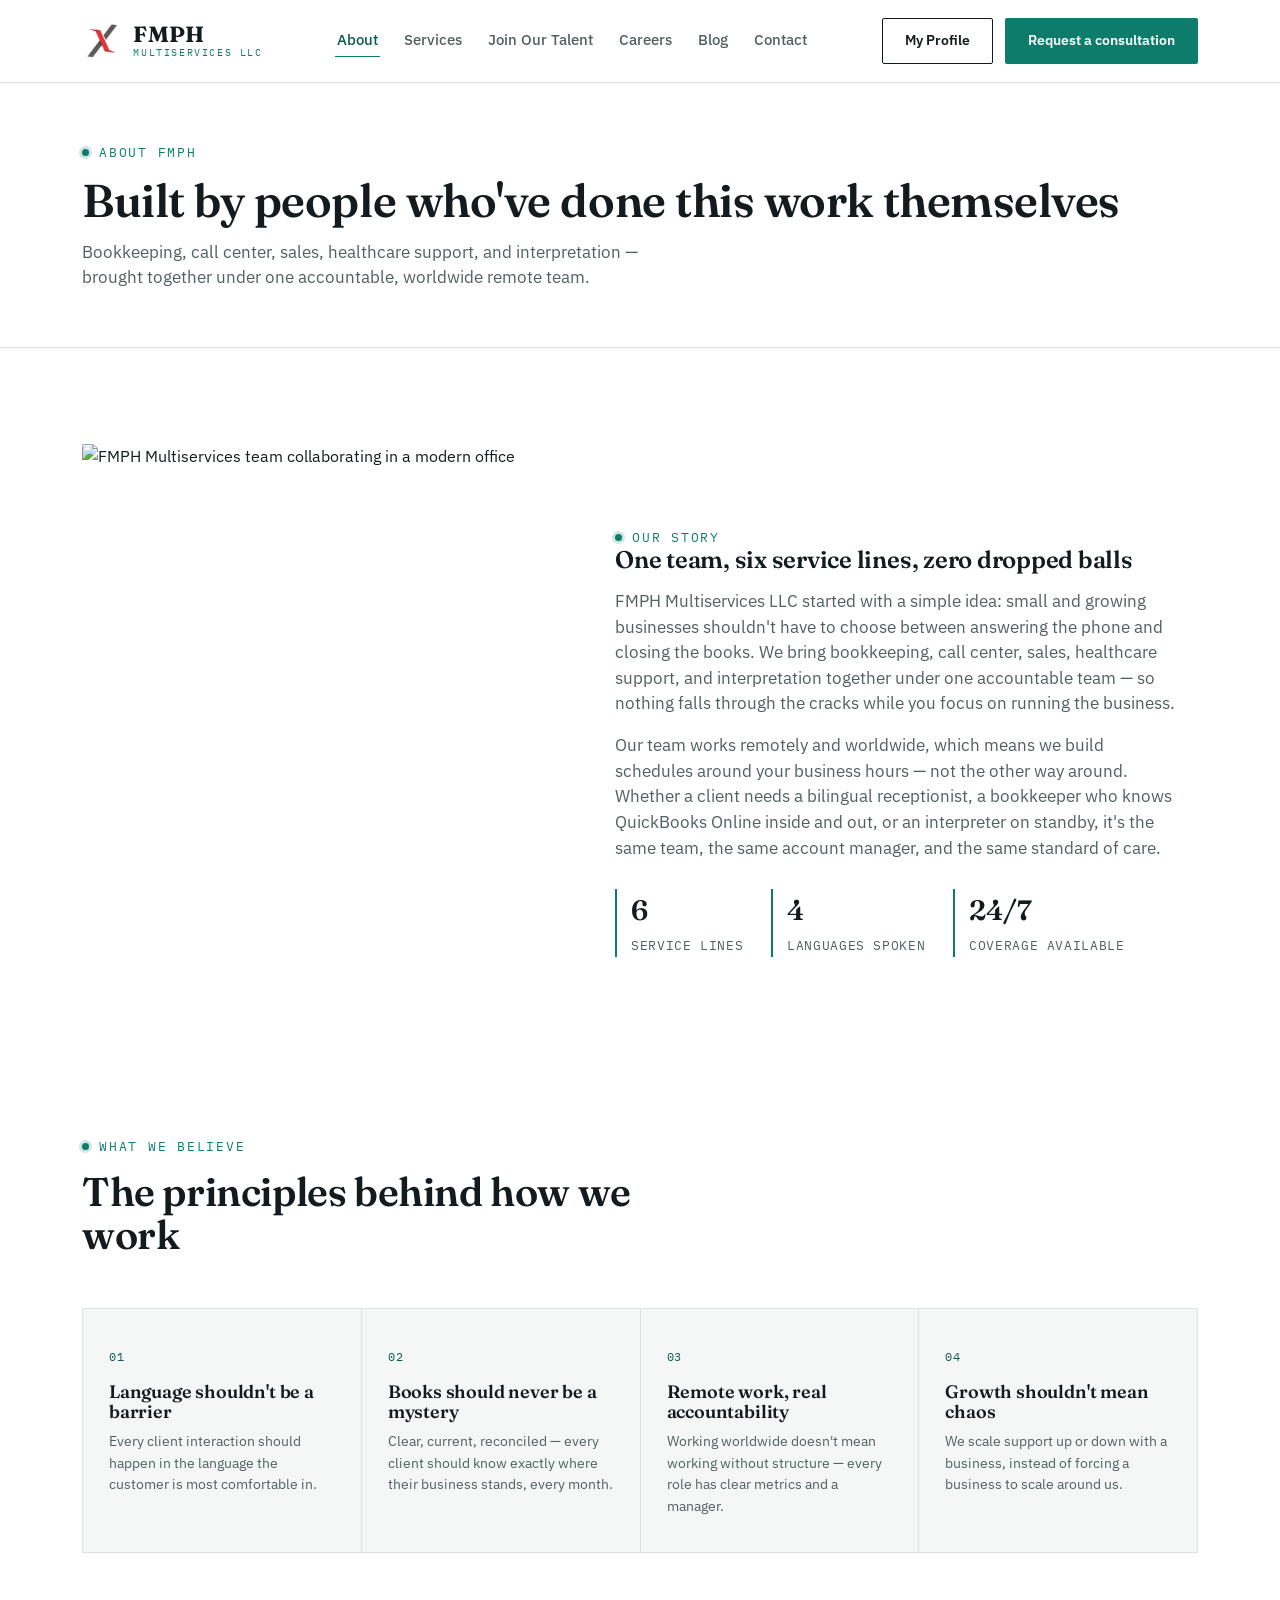
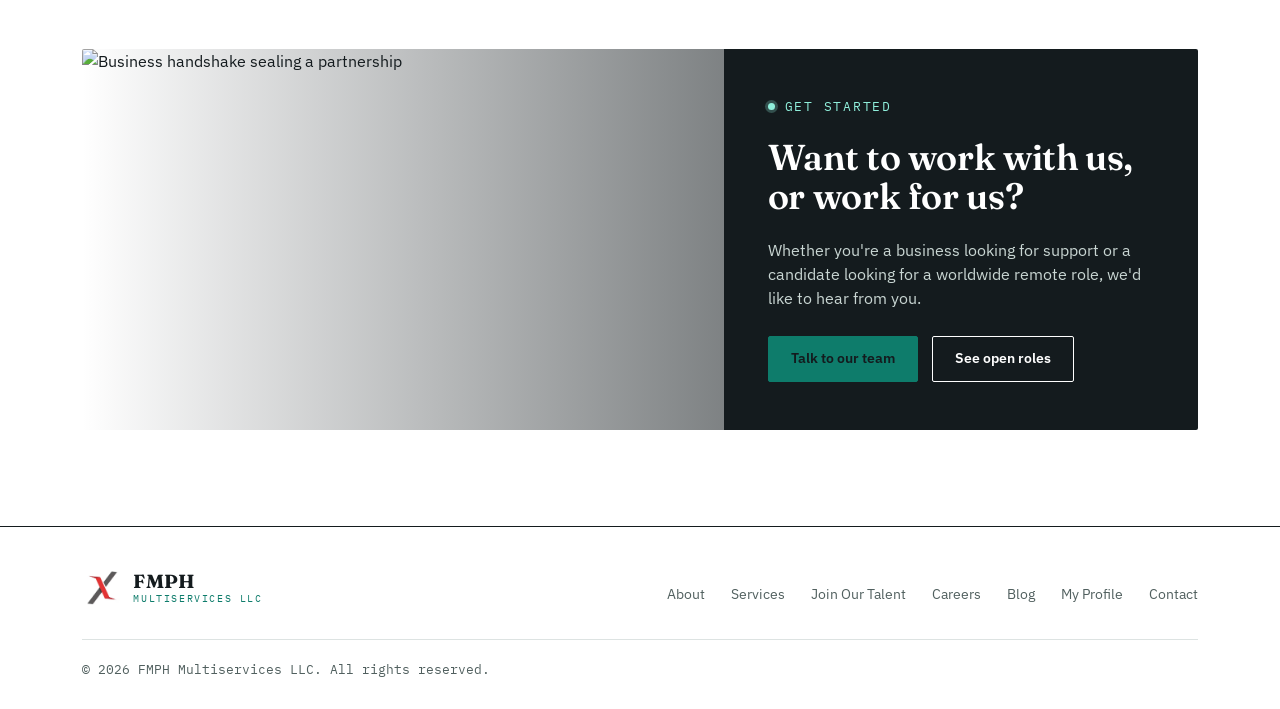
==== commit 1e812c9d: "Add files via upload" ====
--- a/about.html
+++ b/about.html
@@ -60,7 +60,7 @@
   <section>
     <div class="wrap about-grid">
       <div class="about-photo reveal">
-        <img src="about-team.svg" alt="FMPH Multiservices team collaborating remotely">
+        <img src="https://images.pexels.com/photos/5466238/pexels-photo-5466238.jpeg?auto=compress&cs=tinysrgb&w=800&h=1000&fit=crop" alt="FMPH Multiservices team collaborating in a modern office">
       </div>
       <div class="reveal">
         <span class="eyebrow">Our story</span>
@@ -109,11 +109,18 @@
 
   <section style="padding-top:0;">
     <div class="wrap">
-      <div class="cta-banner reveal">
-        <h2>Want to work with us, or work for us?</h2>
-        <div style="display:flex; gap:14px; flex-wrap:wrap;">
-          <a href="contact.html" class="btn btn-primary">Talk to our team</a>
-          <a href="careers.html" class="btn btn-ghost" style="border-color:#fff; color:#fff;">See open roles</a>
+      <div class="cta-pro reveal">
+        <div class="cta-pro-photo">
+          <img src="https://images.pexels.com/photos/7691709/pexels-photo-7691709.jpeg?auto=compress&cs=tinysrgb&w=900&h=750&fit=crop" alt="Business handshake sealing a partnership">
+        </div>
+        <div class="cta-pro-body">
+          <span class="eyebrow">Get started</span>
+          <h2>Want to work with us, or work for us?</h2>
+          <p>Whether you're a business looking for support or a candidate looking for a worldwide remote role, we'd like to hear from you.</p>
+          <div class="cta-pro-actions">
+            <a href="contact.html" class="btn btn-primary">Talk to our team</a>
+            <a href="careers.html" class="btn btn-ghost">See open roles</a>
+          </div>
         </div>
       </div>
     </div>
--- a/styles.css
+++ b/styles.css
@@ -222,6 +222,36 @@
   .cta-banner h2{color:var(--white); font-size:clamp(24px,3vw,34px); max-width:14ch;}
   .cta-banner .btn-primary{background:var(--ledger); color:var(--ink); border-color:var(--ledger);}
   .cta-banner .btn-primary:hover{background:var(--ledger-deep); color:var(--white);}
+
+  /* ---------- CTA PRO (photo banner with trust stats) ---------- */
+  .cta-pro{
+    position:relative; border-radius:var(--radius); overflow:hidden;
+    display:grid; grid-template-columns:1.15fr .85fr; min-height:360px;
+  }
+  .cta-pro-photo{position:relative;}
+  .cta-pro-photo img{width:100%; height:100%; object-fit:cover; display:block;}
+  .cta-pro-photo::after{content:""; position:absolute; inset:0; background:linear-gradient(90deg, rgba(20,27,30,0) 0%, rgba(20,27,30,.55) 100%);}
+  .cta-pro-body{
+    background:var(--ink); color:var(--paper);
+    padding:48px 44px; display:flex; flex-direction:column; justify-content:center; gap:22px;
+  }
+  .cta-pro-body .eyebrow{color:#8FEFDB;}
+  .cta-pro-body .eyebrow::before{background:#8FEFDB; box-shadow:0 0 0 3px rgba(143,239,219,.25);}
+  .cta-pro-body h2{color:#fff; font-size:clamp(26px,3vw,36px); margin:0; max-width:16ch;}
+  .cta-pro-body p{color:#C9D6D3; font-size:15.5px; margin:0; max-width:42ch;}
+  .cta-pro-actions{display:flex; gap:14px; flex-wrap:wrap; margin-top:4px;}
+  .cta-pro .btn-primary{background:var(--ledger); color:var(--ink); border-color:var(--ledger);}
+  .cta-pro .btn-primary:hover{background:#8FEFDB; color:var(--ink);}
+  .cta-pro .btn-ghost{border-color:#fff; color:#fff;}
+  .cta-pro .btn-ghost:hover{background:#fff; color:var(--ink);}
+  .cta-pro-stats{display:flex; gap:28px; margin-top:14px; flex-wrap:wrap;}
+  .cta-pro-stats div{border-left:2px solid var(--ledger); padding-left:12px;}
+  .cta-pro-stats .stat-num{font-family:'Fraunces',serif; font-size:24px; font-weight:600; color:#fff; display:block; line-height:1.1;}
+  .cta-pro-stats .stat-label{font-size:11px; color:#9FB0AC; font-family:'IBM Plex Mono',monospace; letter-spacing:.05em;}
+  @media (max-width:900px){
+    .cta-pro{grid-template-columns:1fr;}
+    .cta-pro-photo{min-height:220px;}
+  }
 
   /* ---------- CONTACT ---------- */
   .contact-grid{display:grid; grid-template-columns:1fr .8fr; gap:56px;}
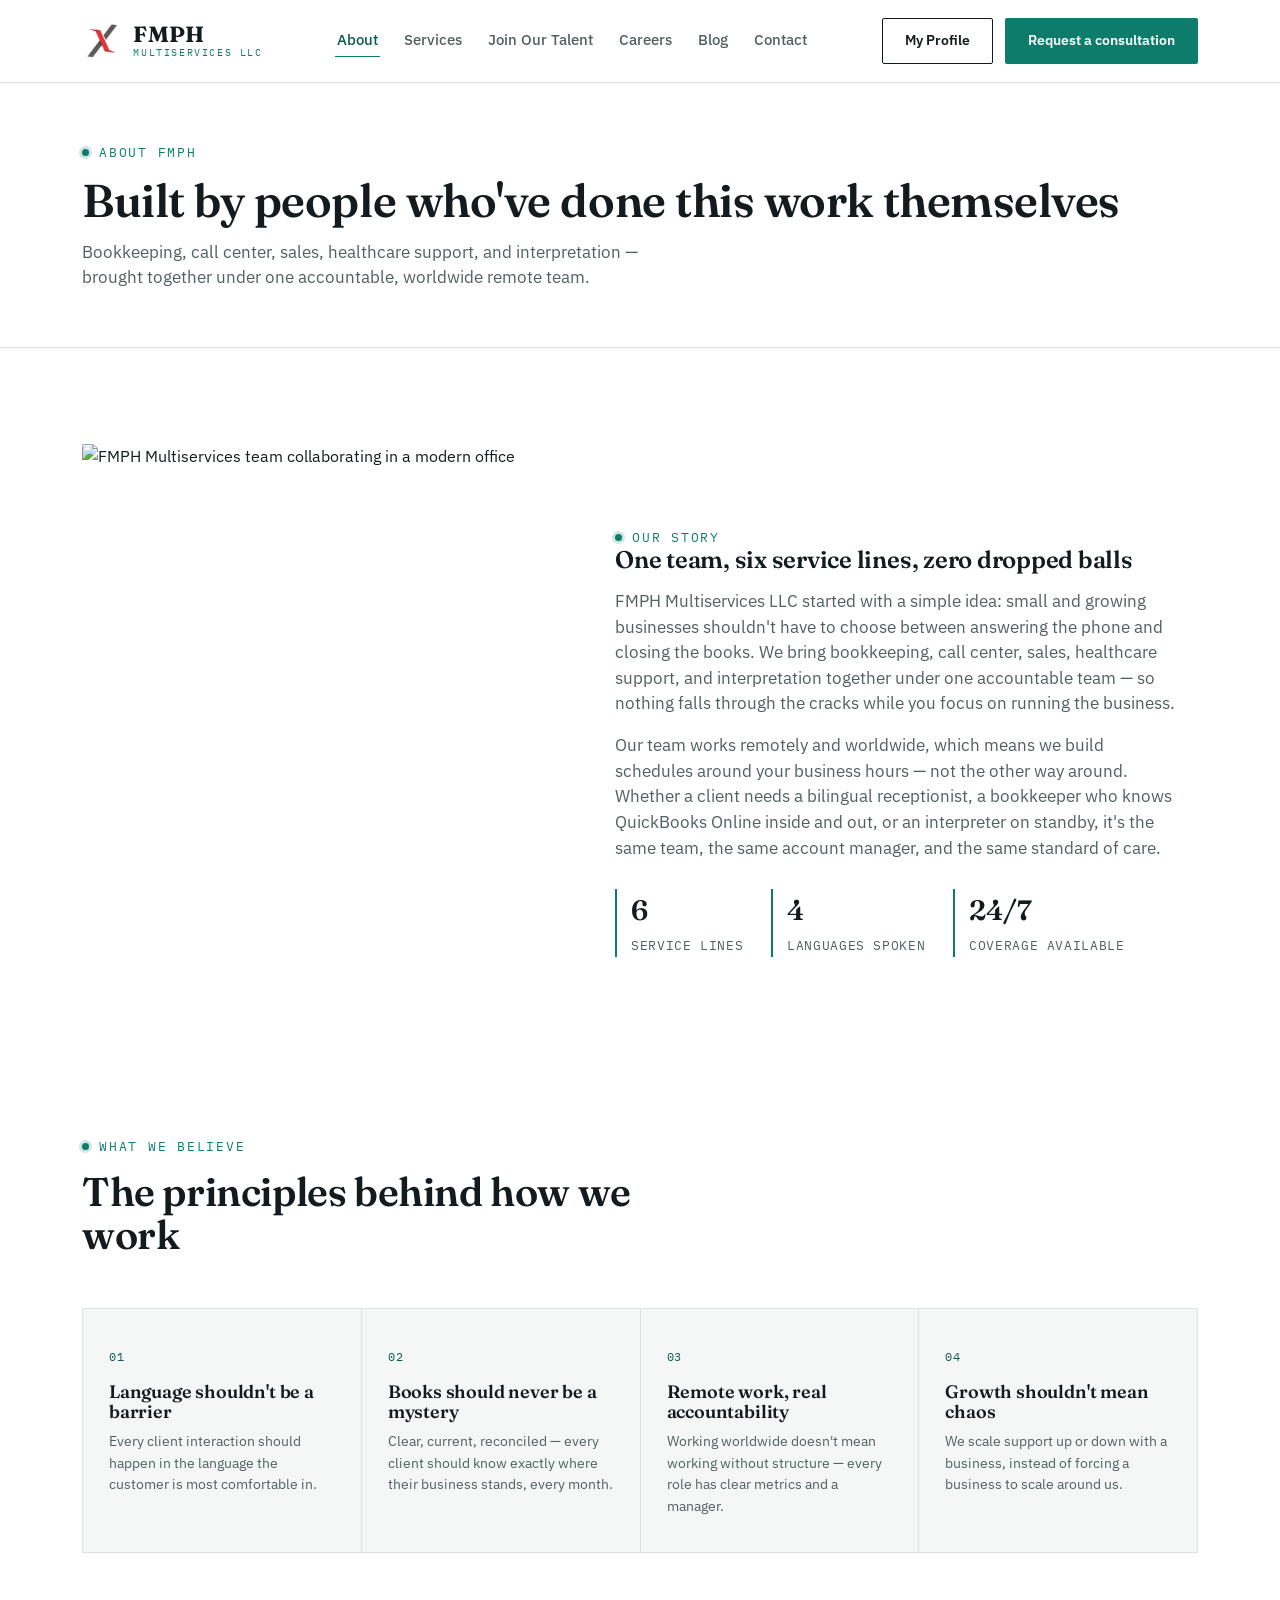
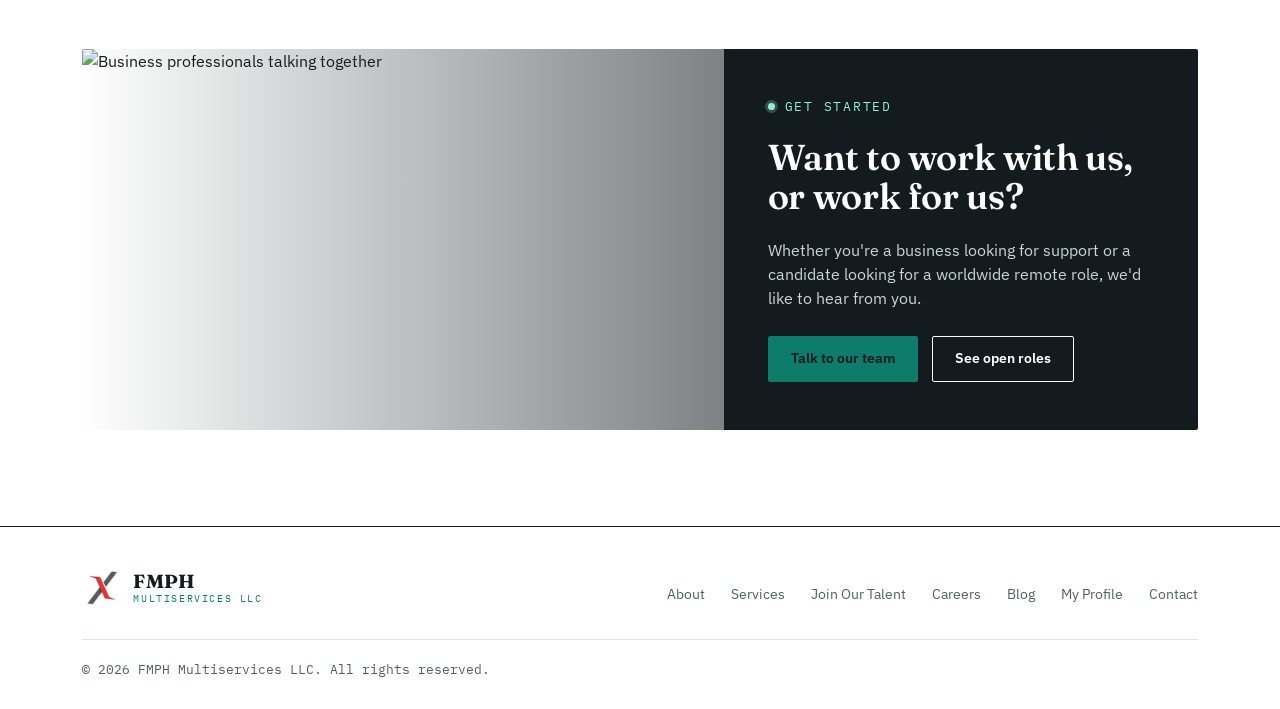
==== commit bb58df7c: "Add files via upload" ====
--- a/about.html
+++ b/about.html
@@ -111,7 +111,7 @@
     <div class="wrap">
       <div class="cta-pro reveal">
         <div class="cta-pro-photo">
-          <img src="https://images.pexels.com/photos/7691709/pexels-photo-7691709.jpeg?auto=compress&cs=tinysrgb&w=900&h=750&fit=crop" alt="Business handshake sealing a partnership">
+          <img src="https://images.pexels.com/photos/6950077/pexels-photo-6950077.jpeg?auto=compress&cs=tinysrgb&w=900&h=750&fit=crop" alt="Business professionals talking together">
         </div>
         <div class="cta-pro-body">
           <span class="eyebrow">Get started</span>
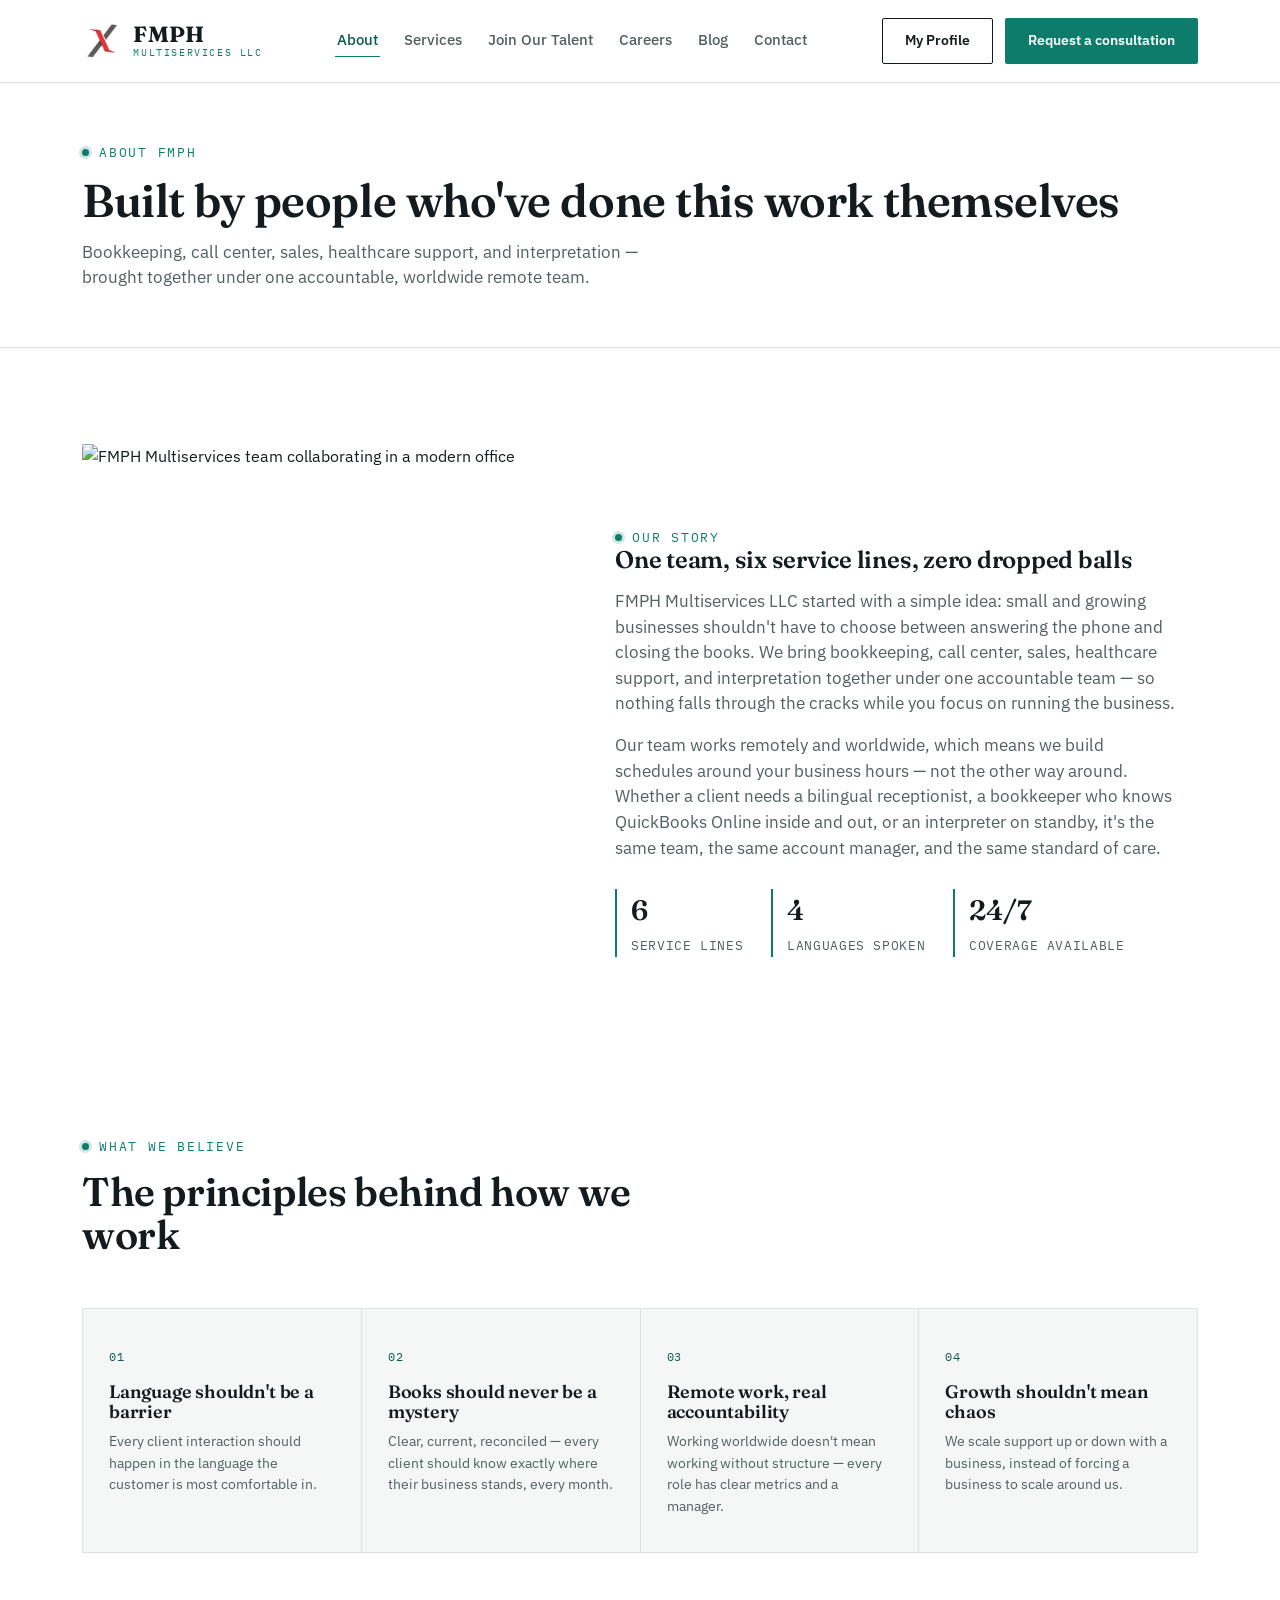
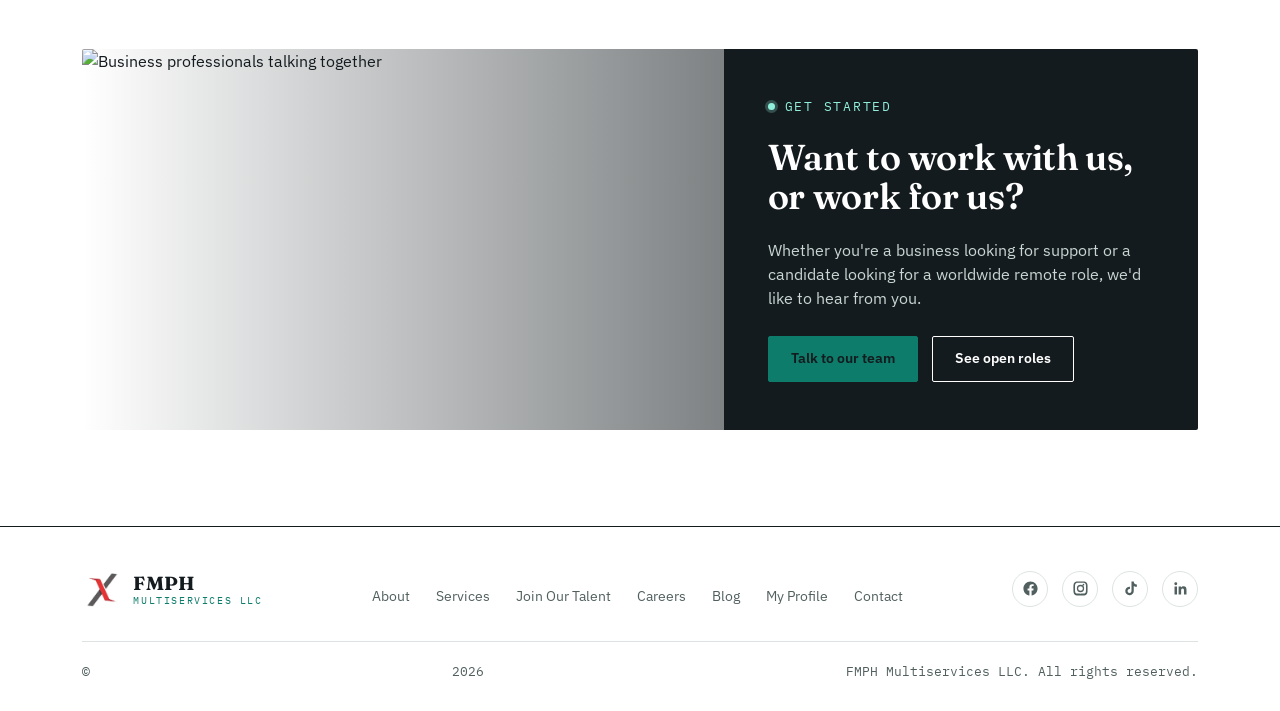
==== commit 31ceefe2: "Add files via upload" ====
--- a/about.html
+++ b/about.html
@@ -147,6 +147,20 @@
         <a href="my-profile.html">My Profile</a>
         <a href="contact.html">Contact</a>
       </div>
+      <div class="foot-social">
+        <a href="https://www.facebook.com/profile.php?id=61593194277600" target="_blank" rel="noopener" aria-label="Facebook">
+          <svg viewBox="0 0 24 24"><path d="M22 12.06C22 6.51 17.52 2 12 2S2 6.51 2 12.06c0 5 3.66 9.15 8.44 9.94v-7.03H7.9v-2.91h2.54V9.85c0-2.51 1.49-3.9 3.77-3.9 1.09 0 2.24.2 2.24.2v2.46h-1.26c-1.24 0-1.63.77-1.63 1.56v1.88h2.78l-.44 2.91h-2.34V22c4.78-.79 8.44-4.94 8.44-9.94Z"/></svg>
+        </a>
+        <a href="https://www.instagram.com/fmphmultiservicesllc" target="_blank" rel="noopener" aria-label="Instagram">
+          <svg viewBox="0 0 24 24"><path d="M12 2c2.72 0 3.06.01 4.12.06 1.06.05 1.79.22 2.43.47.66.26 1.21.6 1.76 1.15.55.55.9 1.1 1.15 1.76.25.64.42 1.37.47 2.43.05 1.06.06 1.4.06 4.12s-.01 3.06-.06 4.12c-.05 1.06-.22 1.79-.47 2.43-.26.66-.6 1.21-1.15 1.76-.55.55-1.1.9-1.76 1.15-.64.25-1.37.42-2.43.47-1.06.05-1.4.06-4.12.06s-3.06-.01-4.12-.06c-1.06-.05-1.79-.22-2.43-.47-.66-.26-1.21-.6-1.76-1.15-.55-.55-.9-1.1-1.15-1.76-.25-.64-.42-1.37-.47-2.43C2.01 15.06 2 14.72 2 12s.01-3.06.06-4.12c.05-1.06.22-1.79.47-2.43.26-.66.6-1.21 1.15-1.76.55-.55 1.1-.9 1.76-1.15.64-.25 1.37-.42 2.43-.47C8.94 2.01 9.28 2 12 2Zm0 1.8c-2.67 0-2.99.01-4.04.06-.87.04-1.34.18-1.65.3-.42.16-.71.36-1.02.67-.31.31-.51.6-.67 1.02-.12.31-.26.78-.3 1.65-.05 1.05-.06 1.37-.06 4.04s.01 2.99.06 4.04c.04.87.18 1.34.3 1.65.16.42.36.71.67 1.02.31.31.6.51 1.02.67.31.12.78.26 1.65.3 1.05.05 1.37.06 4.04.06s2.99-.01 4.04-.06c.87-.04 1.34-.18 1.65-.3.42-.16.71-.36 1.02-.67.31-.31.51-.6.67-1.02.12-.31.26-.78.3-1.65.05-1.05.06-1.37.06-4.04s-.01-2.99-.06-4.04c-.04-.87-.18-1.34-.3-1.65-.16-.42-.36-.71-.67-1.02-.31-.31-.6-.51-1.02-.67-.31-.12-.78-.26-1.65-.3C14.99 3.81 14.67 3.8 12 3.8Zm0 3.05a5.15 5.15 0 1 1 0 10.3 5.15 5.15 0 0 1 0-10.3Zm0 1.8a3.35 3.35 0 1 0 0 6.7 3.35 3.35 0 0 0 0-6.7Zm5.35-1.99a1.2 1.2 0 1 1-2.4 0 1.2 1.2 0 0 1 2.4 0Z"/></svg>
+        </a>
+        <a href="https://www.tiktok.com/@fmph.multiservices" target="_blank" rel="noopener" aria-label="TikTok">
+          <svg viewBox="0 0 24 24"><path d="M16.6 2h-3.2v13.4a2.8 2.8 0 1 1-2.8-2.8c.2 0 .4 0 .6.05V9.5a6 6 0 1 0 5.4 5.97V8.3a7.9 7.9 0 0 0 4.4 1.34V6.4a4.6 4.6 0 0 1-4.4-4.4Z"/></svg>
+        </a>
+        <a href="#" target="_blank" rel="noopener" aria-label="LinkedIn" id="linkedinLink">
+          <svg viewBox="0 0 24 24"><path d="M20.45 20.45h-3.56v-5.57c0-1.33-.02-3.04-1.85-3.04-1.85 0-2.14 1.45-2.14 2.94v5.67H9.34V9h3.41v1.56h.05c.48-.9 1.64-1.85 3.38-1.85 3.61 0 4.28 2.38 4.28 5.47v6.27ZM5.34 7.43a2.06 2.06 0 1 1 0-4.12 2.06 2.06 0 0 1 0 4.12ZM7.12 20.45H3.56V9h3.56v11.45Z"/></svg>
+        </a>
+      </div>
     </div>
     <div class="foot-bottom">© <span id="year"></span> FMPH Multiservices LLC. All rights reserved.</div>
   </div>
--- a/styles.css
+++ b/styles.css
@@ -281,7 +281,15 @@
   footer .logo .mark{font-size:19px;}
   .foot-links{display:flex; gap:26px; flex-wrap:wrap;}
   .foot-links a{font-size:13.5px; text-decoration:none; color:var(--ink-soft);}
-  .foot-bottom{margin-top:34px; padding-top:20px; border-top:1px solid var(--line); font-size:12.5px; color:var(--ink-soft); font-family:'IBM Plex Mono', monospace;}
+  .foot-social{display:flex; gap:14px; align-items:center;}
+  .foot-social a{
+    display:flex; align-items:center; justify-content:center;
+    width:36px; height:36px; border-radius:50%; border:1px solid var(--line);
+    color:var(--ink-soft); transition:.2s;
+  }
+  .foot-social a:hover{background:var(--ink); border-color:var(--ink); color:var(--paper);}
+  .foot-social svg{width:17px; height:17px; fill:currentColor;}
+  .foot-bottom{margin-top:34px; padding-top:20px; border-top:1px solid var(--line); font-size:12.5px; color:var(--ink-soft); font-family:'IBM Plex Mono', monospace; display:flex; justify-content:space-between; align-items:center; flex-wrap:wrap; gap:16px;}
 
   .reveal{opacity:0; transform:translateY(18px); transition:opacity .6s ease, transform .6s ease;}
   .reveal.in{opacity:1; transform:translateY(0);}
